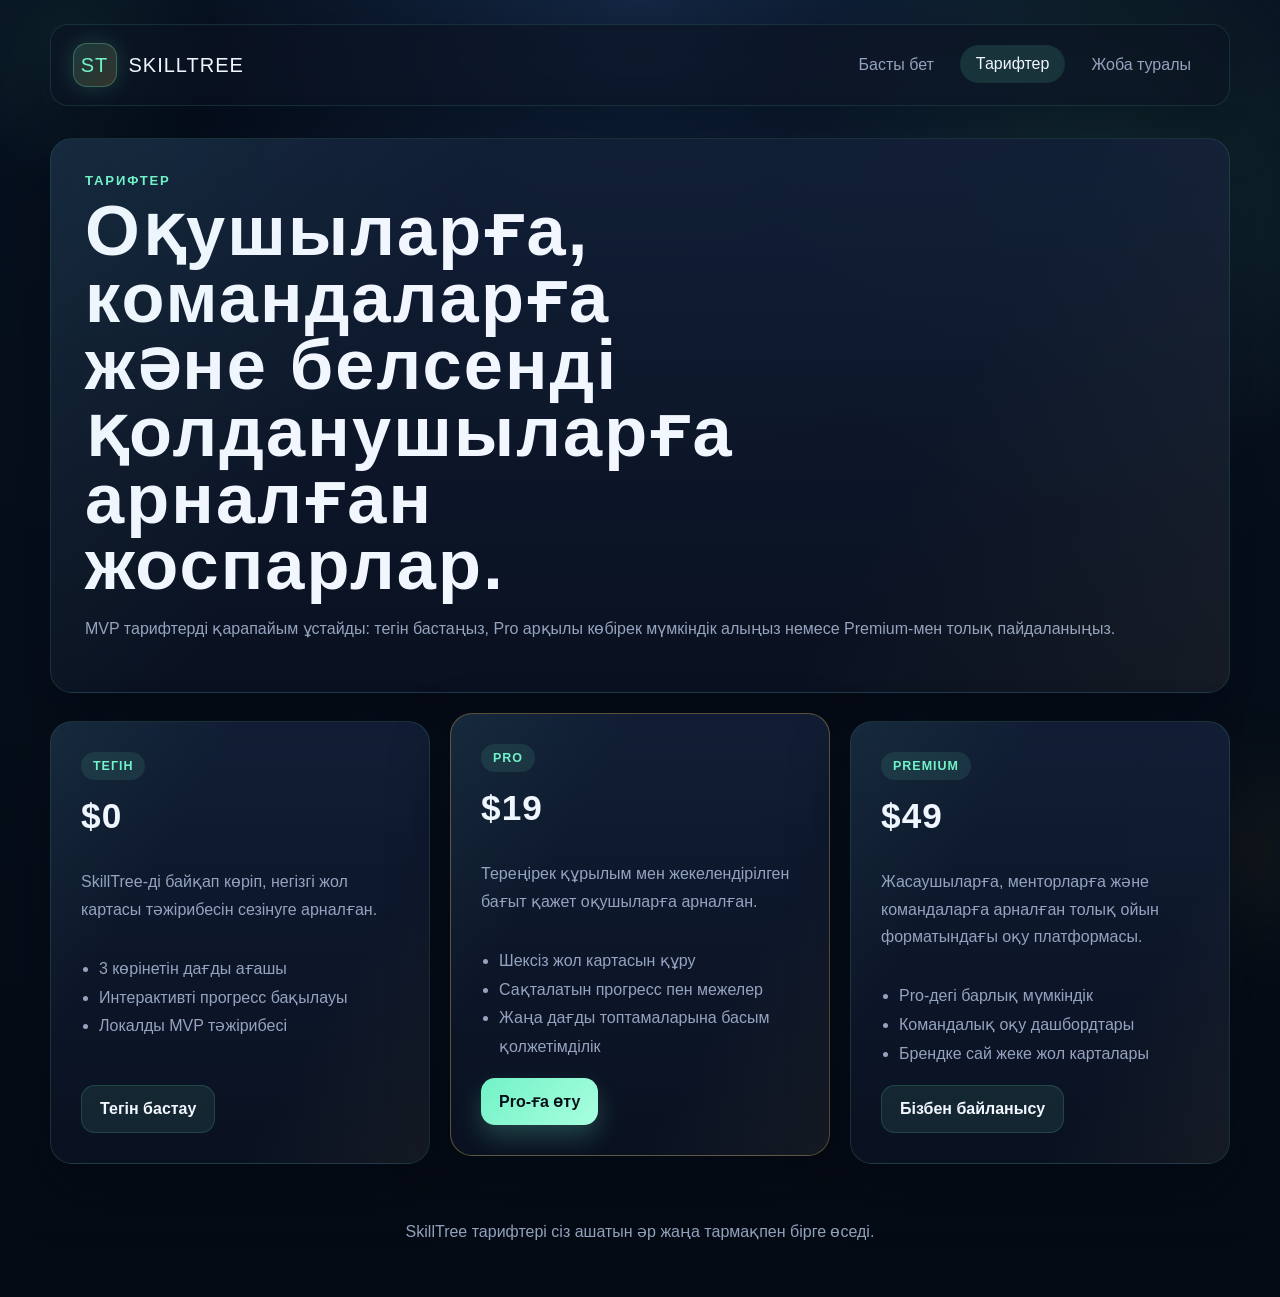
==== pricing.html @ fa9b4771 "Educational project" ====
<!DOCTYPE html>
<html lang="kk">
<head>
  <meta charset="UTF-8">
  <meta name="viewport" content="width=device-width, initial-scale=1.0">
  <title>SkillTree | Тарифтер</title>
  <link rel="stylesheet" href="styles.css">
</head>
<body class="page page-pricing">
  <div class="page-shell">
    <header class="site-header">
      <a class="brand" href="index.html">
        <span class="brand-mark">ST</span>
        <span class="brand-text">SkillTree</span>
      </a>

      <nav class="site-nav" aria-label="Негізгі навигация">
        <a href="index.html">Басты бет</a>
        <a href="pricing.html" aria-current="page">Тарифтер</a>
        <a href="about.html">Жоба туралы</a>
      </nav>
    </header>

    <main class="content-page">
      <section class="page-hero panel narrow-panel">
        <p class="eyebrow">Тарифтер</p>
        <h1>Оқушыларға, командаларға және белсенді қолданушыларға арналған жоспарлар.</h1>
        <p class="section-copy">
          MVP тарифтерді қарапайым ұстайды: тегін бастаңыз, Pro арқылы көбірек мүмкіндік алыңыз немесе Premium-мен толық пайдаланыңыз.
        </p>
      </section>

      <section class="pricing-grid">
        <article class="panel plan-card">
          <span class="plan-badge">Тегін</span>
          <h2>$0</h2>
          <p class="section-copy">SkillTree-ді байқап көріп, негізгі жол картасы тәжірибесін сезінуге арналған.</p>
          <ul class="feature-list">
            <li>3 көрінетін дағды ағашы</li>
            <li>Интерактивті прогресс бақылауы</li>
            <li>Локалды MVP тәжірибесі</li>
          </ul>
          <a class="ghost-link" href="index.html">Тегін бастау</a>
        </article>

        <article class="panel plan-card featured-plan">
          <span class="plan-badge">Pro</span>
          <h2>$19</h2>
          <p class="section-copy">Тереңірек құрылым мен жекелендірілген бағыт қажет оқушыларға арналған.</p>
          <ul class="feature-list">
            <li>Шексіз жол картасын құру</li>
            <li>Сақталатын прогресс пен межелер</li>
            <li>Жаңа дағды топтамаларына басым қолжетімділік</li>
          </ul>
          <a class="primary-link" href="index.html">Pro-ға өту</a>
        </article>

        <article class="panel plan-card">
          <span class="plan-badge">Premium</span>
          <h2>$49</h2>
          <p class="section-copy">Жасаушыларға, менторларға және командаларға арналған толық ойын форматындағы оқу платформасы.</p>
          <ul class="feature-list">
            <li>Pro-дегі барлық мүмкіндік</li>
            <li>Командалық оқу дашбордтары</li>
            <li>Брендке сай жеке жол карталары</li>
          </ul>
          <a class="ghost-link" href="about.html">Бізбен байланысу</a>
        </article>
      </section>
    </main>

    <footer class="site-footer">
      <p>SkillTree тарифтері сіз ашатын әр жаңа тармақпен бірге өседі.</p>
    </footer>
  </div>
</body>
</html>
---- styles.css ----
:root {
  --bg: #07111f;
  --bg-soft: rgba(10, 20, 35, 0.88);
  --panel: rgba(14, 24, 43, 0.88);
  --panel-strong: rgba(18, 31, 55, 0.96);
  --line: rgba(128, 234, 198, 0.18);
  --line-strong: rgba(128, 234, 198, 0.42);
  --text: #f2f6ff;
  --muted: #94a3bf;
  --accent: #72f2c7;
  --accent-strong: #f5ca61;
  --danger: #ff7b7b;
  --shadow: 0 24px 60px rgba(1, 8, 16, 0.42);
  --radius: 22px;
}

* {
  box-sizing: border-box;
}

html {
  scroll-behavior: smooth;
}

body {
  margin: 0;
  min-height: 100vh;
  font-family: "Trebuchet MS", "Segoe UI", sans-serif;
  color: var(--text);
  background:
    radial-gradient(circle at top, rgba(34, 65, 112, 0.45), transparent 32%),
    radial-gradient(circle at 85% 15%, rgba(114, 242, 199, 0.14), transparent 20%),
    linear-gradient(180deg, #07111f 0%, #050b15 100%);
  overflow-x: hidden;
}

body::before,
body::after {
  content: "";
  position: fixed;
  inset: auto;
  width: 340px;
  height: 340px;
  border-radius: 50%;
  pointer-events: none;
  filter: blur(10px);
  opacity: 0.35;
  z-index: -1;
}

body::before {
  top: -120px;
  left: -100px;
  background: radial-gradient(circle, rgba(114, 242, 199, 0.2), transparent 65%);
  animation: floatGlow 10s ease-in-out infinite;
}

body::after {
  right: -140px;
  bottom: -120px;
  background: radial-gradient(circle, rgba(245, 202, 97, 0.15), transparent 62%);
  animation: floatGlow 12s ease-in-out infinite reverse;
}

a {
  color: inherit;
  text-decoration: none;
}

button,
input {
  font: inherit;
}

.page-shell {
  width: min(1180px, calc(100% - 32px));
  margin: 0 auto;
  padding: 24px 0 40px;
}

.site-header {
  display: flex;
  align-items: center;
  justify-content: space-between;
  gap: 16px;
  margin-bottom: 32px;
  padding: 18px 22px;
  background: rgba(10, 18, 33, 0.6);
  border: 1px solid rgba(114, 242, 199, 0.12);
  border-radius: 18px;
  backdrop-filter: blur(14px);
  box-shadow: var(--shadow);
}

.brand {
  display: inline-flex;
  align-items: center;
  gap: 12px;
  font-family: "Bahnschrift SemiCondensed", "Trebuchet MS", sans-serif;
  font-size: 1.25rem;
  letter-spacing: 0.05em;
  text-transform: uppercase;
}

.brand-mark {
  display: grid;
  place-items: center;
  width: 44px;
  height: 44px;
  border-radius: 14px;
  background: linear-gradient(135deg, rgba(114, 242, 199, 0.16), rgba(245, 202, 97, 0.18));
  border: 1px solid rgba(114, 242, 199, 0.28);
  color: var(--accent);
  box-shadow: 0 0 25px rgba(114, 242, 199, 0.18);
}

.site-nav {
  display: flex;
  align-items: center;
  gap: 10px;
  flex-wrap: wrap;
}

.site-nav a {
  padding: 10px 16px;
  color: var(--muted);
  border-radius: 999px;
  transition: color 0.2s ease, background-color 0.2s ease, transform 0.2s ease;
}

.site-nav a:hover,
.site-nav a[aria-current="page"] {
  color: var(--text);
  background: rgba(114, 242, 199, 0.12);
  transform: translateY(-1px);
}

.panel {
  position: relative;
  background: linear-gradient(180deg, rgba(18, 31, 55, 0.92), rgba(10, 18, 33, 0.95));
  border: 1px solid rgba(114, 242, 199, 0.14);
  border-radius: var(--radius);
  box-shadow: var(--shadow);
  overflow: hidden;
}

.panel::before {
  content: "";
  position: absolute;
  inset: 0;
  background:
    linear-gradient(120deg, rgba(114, 242, 199, 0.06), transparent 30%),
    linear-gradient(300deg, rgba(245, 202, 97, 0.05), transparent 30%);
  pointer-events: none;
}

.hero {
  display: grid;
  grid-template-columns: 1.4fr 1fr;
  gap: 28px;
  padding: 40px;
  margin-bottom: 28px;
}

.hero-copy,
.hero-console,
.section-head,
.roadmap-levels,
.course-grid,
.content-page,
.pricing-grid,
.story-grid {
  position: relative;
  z-index: 1;
}

.eyebrow {
  margin: 0 0 10px;
  color: var(--accent);
  font-size: 0.82rem;
  font-weight: 700;
  letter-spacing: 0.14em;
  text-transform: uppercase;
}

h1,
h2,
h3,
h4 {
  margin: 0;
  font-family: "Bahnschrift SemiCondensed", "Trebuchet MS", sans-serif;
  letter-spacing: 0.03em;
}

h1 {
  max-width: 12ch;
  font-size: clamp(2.4rem, 6vw, 4.4rem);
  line-height: 0.95;
}

h2 {
  font-size: clamp(1.55rem, 3vw, 2.2rem);
}

h3 {
  font-size: 1.2rem;
}

.hero-text,
.section-copy,
.story-card p,
.skill-card p,
.course-card p {
  color: var(--muted);
  line-height: 1.7;
}

.hero-text {
  max-width: 60ch;
  margin: 18px 0 0;
}

.hero-stats {
  display: grid;
  grid-template-columns: repeat(3, minmax(0, 1fr));
  gap: 16px;
  margin-top: 28px;
}

.stat-card {
  padding: 18px;
  background: rgba(8, 15, 28, 0.62);
  border: 1px solid rgba(114, 242, 199, 0.12);
  border-radius: 18px;
  transition: transform 0.25s ease, border-color 0.25s ease;
}

.stat-card:hover {
  transform: translateY(-4px);
  border-color: rgba(114, 242, 199, 0.28);
}

.stat-value {
  display: block;
  margin-bottom: 8px;
  font-size: 1.8rem;
  font-weight: 700;
  color: var(--accent-strong);
}

.stat-label {
  color: var(--muted);
}

.hero-console {
  display: flex;
  align-items: center;
}

.console-card {
  width: 100%;
  padding: 26px;
  background: rgba(6, 13, 23, 0.78);
  border: 1px solid rgba(114, 242, 199, 0.16);
  border-radius: 20px;
}

.console-title {
  margin: 0 0 16px;
  font-size: 0.95rem;
  font-weight: 700;
  letter-spacing: 0.08em;
  text-transform: uppercase;
  color: var(--text);
}

.skill-form {
  display: grid;
  grid-template-columns: minmax(0, 1fr) auto;
  gap: 12px;
}

.skill-form input {
  width: 100%;
  padding: 15px 18px;
  color: var(--text);
  background: rgba(11, 21, 36, 0.95);
  border: 1px solid rgba(114, 242, 199, 0.18);
  border-radius: 14px;
  transition: border-color 0.2s ease, box-shadow 0.2s ease;
}

.skill-form input::placeholder {
  color: rgba(148, 163, 191, 0.8);
}

.skill-form input:focus {
  outline: none;
  border-color: rgba(114, 242, 199, 0.62);
  box-shadow: 0 0 0 4px rgba(114, 242, 199, 0.09);
}

.skill-form button,
.complete-button,
.primary-link,
.ghost-link {
  border: 0;
  cursor: pointer;
  transition: transform 0.22s ease, box-shadow 0.22s ease, background-color 0.22s ease, color 0.22s ease;
}

.skill-form button,
.primary-link {
  display: inline-flex;
  align-items: center;
  justify-content: center;
  padding: 14px 18px;
  color: #051019;
  background: linear-gradient(135deg, var(--accent), #a9ffdf);
  border-radius: 14px;
  box-shadow: 0 12px 24px rgba(114, 242, 199, 0.22);
  font-weight: 700;
}

.skill-form button:hover,
.complete-button:hover,
.primary-link:hover,
.ghost-link:hover {
  transform: translateY(-2px);
}

.skill-form button:disabled,
.complete-button:disabled {
  opacity: 0.6;
  transform: none;
}

.skill-form button:disabled {
  cursor: wait;
}

.search-feedback {
  min-height: 28px;
  margin: 14px 0 0;
  color: var(--muted);
}

.search-feedback.success {
  color: var(--accent);
}

.search-feedback.error {
  color: var(--danger);
}

.console-meta {
  display: flex;
  flex-wrap: wrap;
  gap: 12px 18px;
  margin-top: 22px;
  padding-top: 18px;
  border-top: 1px solid rgba(114, 242, 199, 0.12);
  color: var(--muted);
}

.dashboard {
  display: grid;
  gap: 28px;
}

.courses-panel,
.roadmap-panel,
.page-hero,
.plan-card,
.story-card {
  padding: 30px;
}

.section-head {
  display: flex;
  align-items: end;
  justify-content: space-between;
  gap: 20px;
  margin-bottom: 22px;
}

.section-head .section-copy {
  max-width: 34ch;
  margin: 0;
}

.course-grid {
  display: grid;
  grid-template-columns: repeat(3, minmax(0, 1fr));
  gap: 18px;
}

.course-card {
  position: relative;
  width: 100%;
  padding: 22px;
  text-align: left;
  color: var(--text);
  background: linear-gradient(180deg, rgba(9, 17, 31, 0.92), rgba(6, 13, 22, 0.98));
  border: 1px solid rgba(114, 242, 199, 0.12);
  border-radius: 20px;
  box-shadow: inset 0 1px 0 rgba(255, 255, 255, 0.03);
}

.course-card:hover {
  border-color: rgba(114, 242, 199, 0.35);
  box-shadow: 0 18px 32px rgba(2, 10, 18, 0.42);
  transform: translateY(-4px);
}

.course-card.active {
  border-color: rgba(114, 242, 199, 0.52);
  background: linear-gradient(180deg, rgba(16, 29, 51, 0.98), rgba(8, 16, 29, 0.98));
}

.course-badge {
  display: inline-flex;
  align-items: center;
  gap: 8px;
  margin-bottom: 14px;
  padding: 7px 12px;
  border-radius: 999px;
  background: rgba(114, 242, 199, 0.1);
  color: var(--accent);
  font-size: 0.78rem;
  font-weight: 700;
  letter-spacing: 0.08em;
  text-transform: uppercase;
}

.course-meta {
  display: flex;
  justify-content: space-between;
  gap: 10px;
  margin-top: 18px;
  color: var(--muted);
  font-size: 0.92rem;
}

.roadmap-heading {
  align-items: center;
}

.progress-card {
  min-width: min(280px, 100%);
  padding: 18px;
  background: rgba(7, 14, 24, 0.76);
  border: 1px solid rgba(114, 242, 199, 0.12);
  border-radius: 18px;
}

.progress-meta {
  display: flex;
  align-items: center;
  justify-content: space-between;
  gap: 12px;
  margin-bottom: 12px;
  color: var(--muted);
}

.progress-bar {
  height: 14px;
  background: rgba(255, 255, 255, 0.06);
  border-radius: 999px;
  overflow: hidden;
}

.progress-fill {
  width: 0;
  height: 100%;
  background: linear-gradient(90deg, var(--accent), var(--accent-strong));
  border-radius: inherit;
  box-shadow: 0 0 18px rgba(114, 242, 199, 0.32);
  transition: width 0.32s ease;
}

.roadmap-levels {
  display: grid;
  grid-template-columns: repeat(3, minmax(0, 1fr));
  gap: 18px;
}

.level-column {
  padding: 22px;
  background: rgba(7, 14, 24, 0.76);
  border: 1px solid rgba(114, 242, 199, 0.12);
  border-radius: 20px;
}

.level-header {
  display: flex;
  align-items: center;
  gap: 12px;
  margin-bottom: 18px;
}

.level-index {
  display: inline-flex;
  align-items: center;
  justify-content: center;
  width: 40px;
  height: 40px;
  border-radius: 14px;
  color: #07111f;
  background: linear-gradient(135deg, var(--accent), #b4ffe3);
  font-weight: 700;
}

.skill-list {
  display: grid;
  gap: 14px;
}

.skill-card {
  padding: 18px;
  background: rgba(10, 19, 33, 0.94);
  border: 1px solid rgba(114, 242, 199, 0.11);
  border-radius: 18px;
  transition: transform 0.22s ease, border-color 0.22s ease, background-color 0.22s ease;
}

.skill-card:hover {
  transform: translateY(-2px);
  border-color: rgba(114, 242, 199, 0.24);
}

.skill-card.completed {
  background: linear-gradient(180deg, rgba(18, 51, 43, 0.9), rgba(10, 32, 27, 0.96));
  border-color: rgba(114, 242, 199, 0.4);
  box-shadow: inset 0 0 18px rgba(114, 242, 199, 0.07);
}

.skill-card p {
  margin: 10px 0 16px;
  min-height: 52px;
}

.complete-button {
  width: 100%;
  padding: 12px 14px;
  color: var(--text);
  background: rgba(114, 242, 199, 0.1);
  border-radius: 14px;
  border: 1px solid rgba(114, 242, 199, 0.18);
  font-weight: 700;
}

.skill-card.completed .complete-button {
  color: #07111f;
  background: linear-gradient(135deg, var(--accent), #d7ffe7);
}

.complete-button:disabled {
  cursor: default;
  opacity: 1;
}

.content-page {
  display: grid;
  gap: 28px;
}

.narrow-panel {
  padding: 34px;
}

.page-hero h1 {
  max-width: 16ch;
}

.pricing-grid,
.story-grid {
  display: grid;
  grid-template-columns: repeat(3, minmax(0, 1fr));
  gap: 20px;
}

.plan-card,
.story-card {
  display: flex;
  flex-direction: column;
  gap: 16px;
}

.featured-plan {
  border-color: rgba(245, 202, 97, 0.34);
  transform: translateY(-8px);
}

.plan-badge {
  display: inline-flex;
  width: fit-content;
  padding: 7px 12px;
  border-radius: 999px;
  color: var(--accent);
  background: rgba(114, 242, 199, 0.1);
  font-size: 0.78rem;
  font-weight: 700;
  letter-spacing: 0.08em;
  text-transform: uppercase;
}

.feature-list {
  margin: 0;
  padding-left: 18px;
  color: var(--muted);
  line-height: 1.8;
}

.primary-link,
.ghost-link {
  width: fit-content;
  margin-top: auto;
  font-weight: 700;
}

.ghost-link {
  display: inline-flex;
  align-items: center;
  justify-content: center;
  padding: 14px 18px;
  color: var(--text);
  background: rgba(114, 242, 199, 0.09);
  border-radius: 14px;
  border: 1px solid rgba(114, 242, 199, 0.16);
}

.site-footer {
  margin-top: 24px;
  padding: 18px 6px 0;
  color: var(--muted);
  text-align: center;
}

.loading-overlay {
  position: fixed;
  inset: 0;
  display: grid;
  place-items: center;
  padding: 24px;
  background: rgba(2, 6, 12, 0.76);
  backdrop-filter: blur(10px);
  z-index: 20;
  opacity: 1;
  visibility: visible;
  transition: opacity 0.25s ease, visibility 0.25s ease;
}

.loading-overlay.hidden {
  opacity: 0;
  visibility: hidden;
  pointer-events: none;
}

.loading-card {
  width: min(420px, 100%);
  padding: 30px;
  text-align: center;
  background: rgba(9, 17, 31, 0.96);
  border: 1px solid rgba(114, 242, 199, 0.16);
  border-radius: 24px;
  box-shadow: var(--shadow);
}

.loading-card h2 {
  margin: 12px 0 10px;
}

.loading-card p {
  margin: 0;
  color: var(--muted);
}

.loading-core {
  position: relative;
  width: 110px;
  height: 110px;
  margin: 0 auto 8px;
}

.loading-ring,
.loading-seed {
  position: absolute;
  inset: 0;
  margin: auto;
  border-radius: 50%;
}

.loading-ring-one {
  width: 110px;
  height: 110px;
  border: 2px solid rgba(114, 242, 199, 0.18);
  border-top-color: var(--accent);
  animation: spin 1.2s linear infinite;
}

.loading-ring-two {
  width: 72px;
  height: 72px;
  border: 2px solid rgba(245, 202, 97, 0.18);
  border-bottom-color: var(--accent-strong);
  animation: spin 0.95s linear infinite reverse;
}

.loading-seed {
  width: 18px;
  height: 18px;
  background: linear-gradient(135deg, var(--accent), var(--accent-strong));
  box-shadow: 0 0 24px rgba(114, 242, 199, 0.38);
}

.sr-only {
  position: absolute;
  width: 1px;
  height: 1px;
  padding: 0;
  margin: -1px;
  overflow: hidden;
  clip: rect(0, 0, 0, 0);
  border: 0;
}

@keyframes spin {
  from {
    transform: rotate(0deg);
  }

  to {
    transform: rotate(360deg);
  }
}

@keyframes floatGlow {
  0%,
  100% {
    transform: translate3d(0, 0, 0);
  }

  50% {
    transform: translate3d(12px, 18px, 0);
  }
}

@media (max-width: 1080px) {
  .hero,
  .course-grid,
  .roadmap-levels,
  .pricing-grid,
  .story-grid {
    grid-template-columns: 1fr;
  }

  .featured-plan {
    transform: none;
  }
}

@media (max-width: 820px) {
  .page-shell {
    width: min(100% - 20px, 1180px);
  }

  .site-header,
  .section-head,
  .roadmap-heading {
    align-items: start;
    flex-direction: column;
  }

  .hero,
  .courses-panel,
  .roadmap-panel,
  .page-hero,
  .plan-card,
  .story-card {
    padding: 24px;
  }

  .hero-stats,
  .skill-form {
    grid-template-columns: 1fr;
  }

  h1 {
    max-width: 100%;
  }
}

@media (max-width: 560px) {
  .site-nav {
    width: 100%;
  }

  .site-nav a {
    flex: 1 1 30%;
    text-align: center;
  }

  .course-meta,
  .console-meta,
  .progress-meta {
    flex-direction: column;
    align-items: start;
  }
}
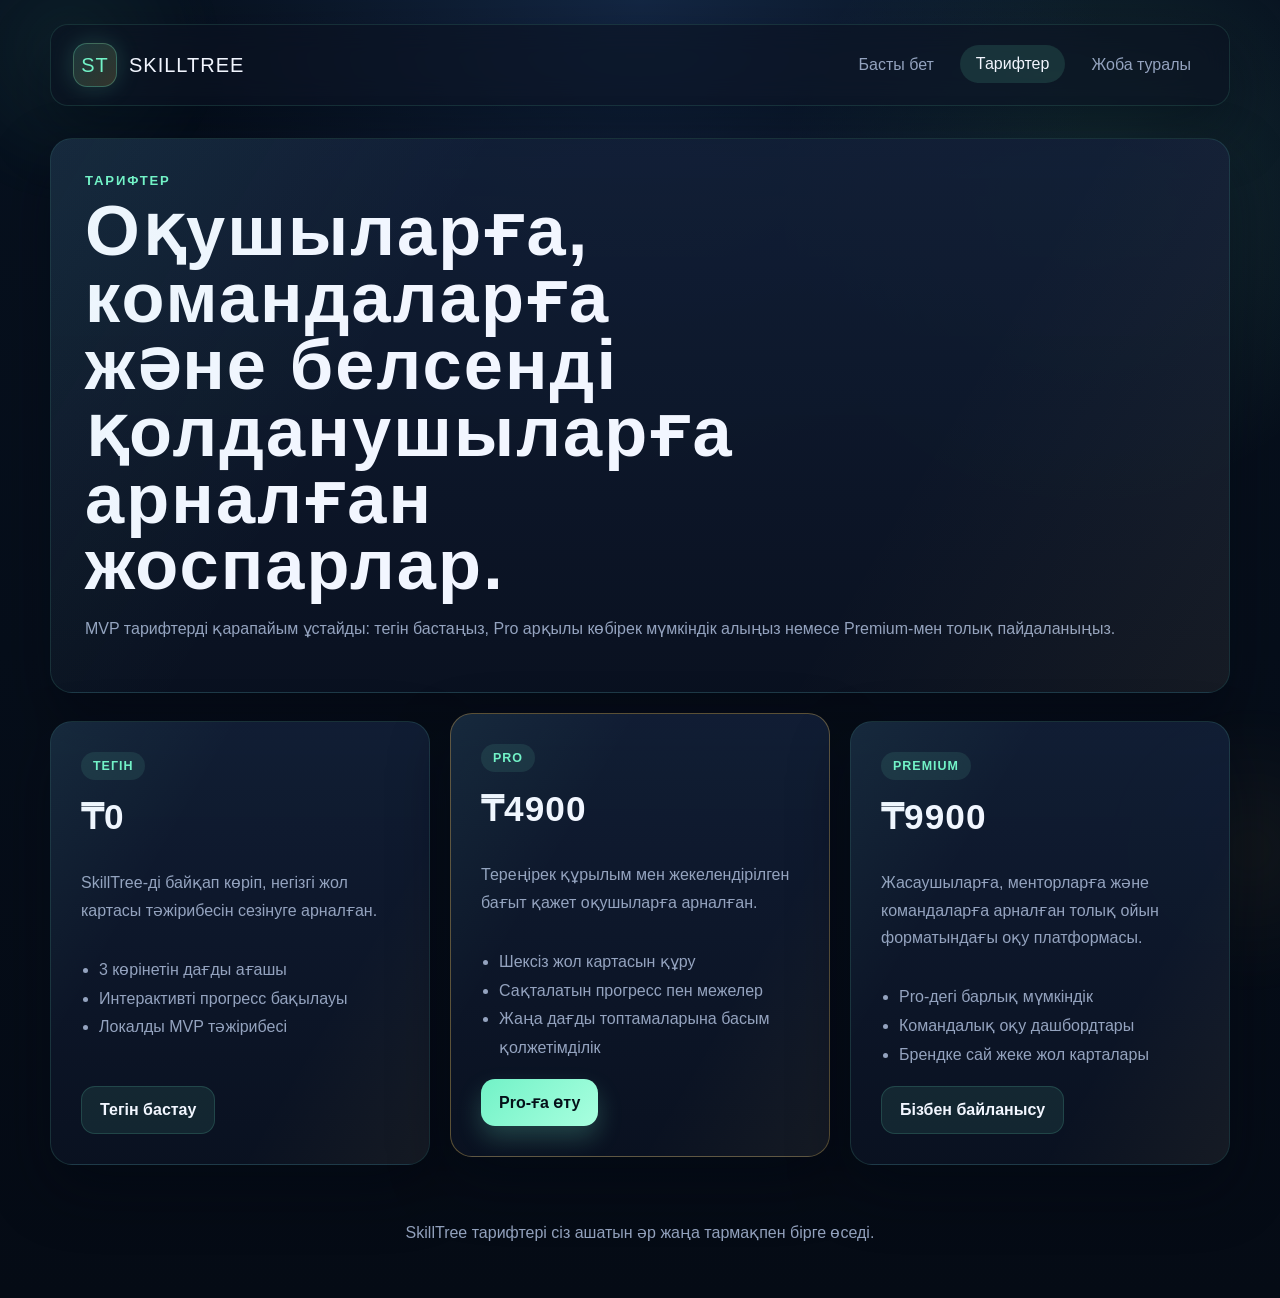
==== commit 84e7260b: "Changing Prices" ====
--- a/pricing.html
+++ b/pricing.html
@@ -33,7 +33,7 @@
       <section class="pricing-grid">
         <article class="panel plan-card">
           <span class="plan-badge">Тегін</span>
-          <h2>$0</h2>
+          <h2>₸0</h2>
           <p class="section-copy">SkillTree-ді байқап көріп, негізгі жол картасы тәжірибесін сезінуге арналған.</p>
           <ul class="feature-list">
             <li>3 көрінетін дағды ағашы</li>
@@ -45,7 +45,7 @@
 
         <article class="panel plan-card featured-plan">
           <span class="plan-badge">Pro</span>
-          <h2>$19</h2>
+          <h2>₸4900</h2>
           <p class="section-copy">Тереңірек құрылым мен жекелендірілген бағыт қажет оқушыларға арналған.</p>
           <ul class="feature-list">
             <li>Шексіз жол картасын құру</li>
@@ -57,7 +57,7 @@
 
         <article class="panel plan-card">
           <span class="plan-badge">Premium</span>
-          <h2>$49</h2>
+          <h2>₸9900</h2>
           <p class="section-copy">Жасаушыларға, менторларға және командаларға арналған толық ойын форматындағы оқу платформасы.</p>
           <ul class="feature-list">
             <li>Pro-дегі барлық мүмкіндік</li>
